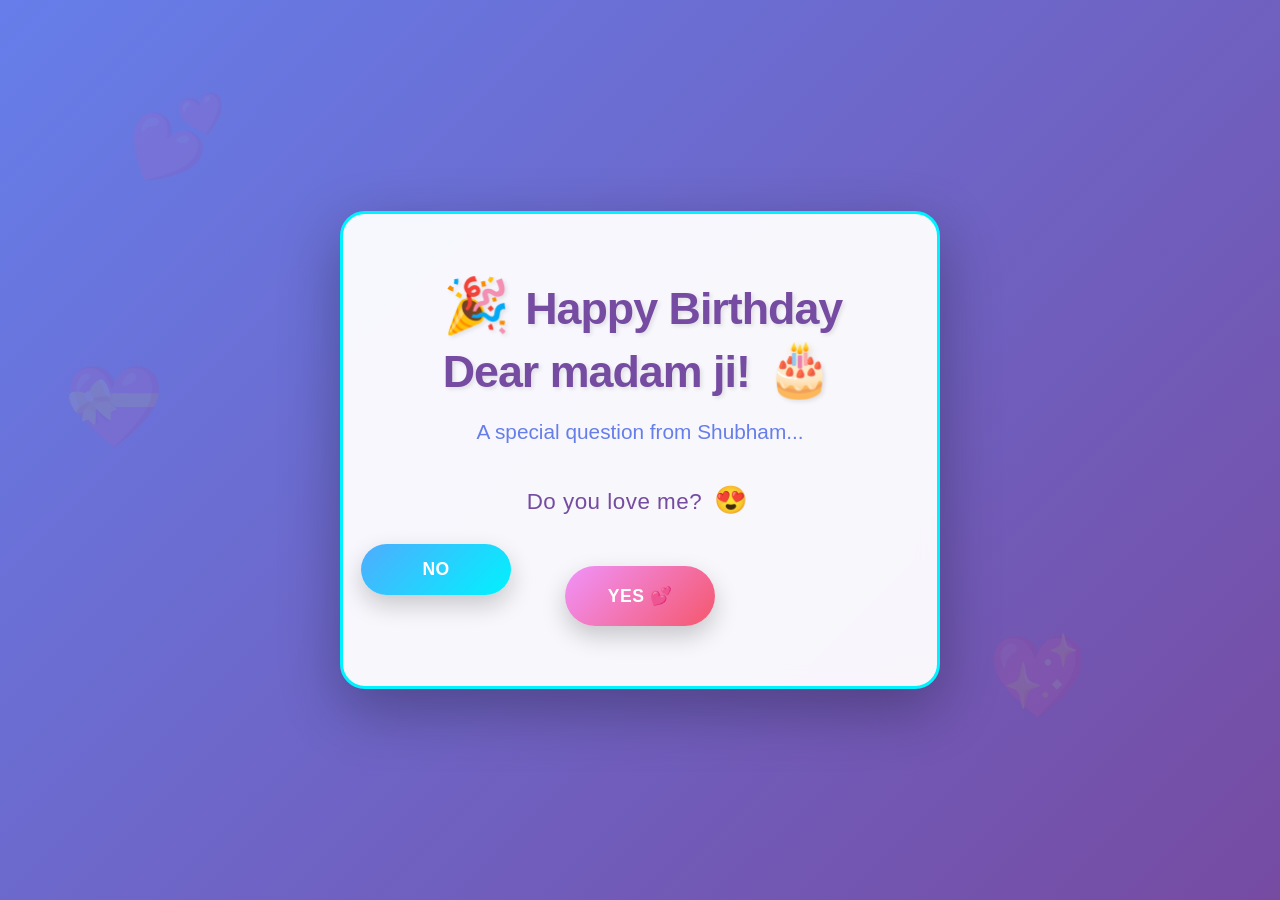
==== index.html @ 03637c41 "Update index.html" ====
<!DOCTYPE html>
<html lang="en">
<head>
    <meta charset="UTF-8">
    <meta name="viewport" content="width=device-width, initial-scale=1.0">
    <title>Special Birthday Wish 💝</title>
    <style>
        * {
            margin: 0;
            padding: 0;
            box-sizing: border-box;
        }

        body {
            font-family: 'Segoe UI', Tahoma, Geneva, Verdana, sans-serif;
            min-height: 100vh;
            display: flex;
            justify-content: center;
            align-items: center;
            background: linear-gradient(135deg, #667eea 0%, #764ba2 25%, #f093fb 50%, #4facfe 75%, #00f2fe 100%);
            background-size: 400% 400%;
            animation: gradientShift 8s ease infinite;
            position: relative;
            overflow: hidden;
        }

        @keyframes gradientShift {
            0% {
                background-position: 0% 50%;
            }
            50% {
                background-position: 100% 50%;
            }
            100% {
                background-position: 0% 50%;
            }
        }

        /* Animated background elements */
        .bg-decoration {
            position: fixed;
            pointer-events: none;
            opacity: 0.1;
            font-size: 80px;
        }

        .heart1 { top: 10%; left: 10%; animation: float 6s ease-in-out infinite; }
        .heart2 { top: 70%; right: 15%; animation: float 8s ease-in-out infinite; animation-delay: 1s; }
        .heart3 { top: 40%; left: 5%; animation: float 7s ease-in-out infinite; animation-delay: 2s; }

        @keyframes float {
            0%, 100% { transform: translateY(0px); }
            50% { transform: translateY(-20px); }
        }

        .container {
            background: rgba(255, 255, 255, 0.95);
            padding: 60px 50px;
            border-radius: 25px;
            box-shadow: 0 20px 60px rgba(0, 0, 0, 0.3);
            text-align: center;
            max-width: 600px;
            width: 90%;
            backdrop-filter: blur(10px);
            border: 3px solid #00f2fe;
            position: relative;
            z-index: 10;
            animation: popIn 0.6s cubic-bezier(0.68, -0.55, 0.265, 1.55);
        }

        @keyframes popIn {
            0% {
                opacity: 0;
                transform: scale(0.8) rotateY(-20deg);
            }
            100% {
                opacity: 1;
                transform: scale(1) rotateY(0);
            }
        }

        .container.success {
            border: 3px solid #f093fb;
            background: linear-gradient(135deg, rgba(255, 255, 255, 0.98), rgba(240, 147, 251, 0.1));
        }

        h1 {
            font-size: 2.8em;
            color: #764ba2;
            margin-bottom: 20px;
            font-weight: 700;
            letter-spacing: -1px;
            text-shadow: 2px 2px 4px rgba(0, 0, 0, 0.1);
        }

        .emoji {
            font-size: 1.2em;
            margin: 0 5px;
        }

        .subtitle {
            font-size: 1.3em;
            color: #667eea;
            margin-bottom: 40px;
            font-weight: 300;
        }

        .question-text {
            font-size: 1.4em;
            color: #764ba2;
            margin-bottom: 50px;
            font-weight: 500;
            letter-spacing: 0.5px;
        }

        .button-container {
            display: flex;
            gap: 20px;
            justify-content: center;
            flex-wrap: wrap;
            min-height: 60px;
            position: relative;
        }

        button {
            padding: 15px 40px;
            font-size: 1.1em;
            border: none;
            border-radius: 50px;
            cursor: pointer;
            font-weight: 600;
            letter-spacing: 0.5px;
            transition: all 0.3s ease;
            text-transform: uppercase;
            box-shadow: 0 10px 25px rgba(0, 0, 0, 0.2);
            position: relative;
            overflow: hidden;
        }

        .yes-btn {
            background: linear-gradient(135deg, #f093fb, #f5576c);
            color: white;
            min-width: 150px;
        }

        .yes-btn:hover {
            transform: translateY(-3px);
            box-shadow: 0 15px 35px rgba(245, 87, 108, 0.4);
        }

        .yes-btn:active {
            transform: translateY(-1px);
        }

        .no-btn {
            background: linear-gradient(135deg, #4facfe, #00f2fe);
            color: white;
            min-width: 150px;
            position: absolute;
            transition: all 0.2s ease;
        }

        .no-btn:hover {
            transform: translateY(-3px);
            box-shadow: 0 15px 35px rgba(79, 172, 254, 0.4);
        }

        /* Success message */
        .success-message {
            display: none;
            animation: bounceIn 0.6s cubic-bezier(0.68, -0.55, 0.265, 1.55);
        }

        .success-message.show {
            display: block;
        }

        @keyframes bounceIn {
            0% {
                opacity: 0;
                transform: scale(0.3);
            }
            50% {
                opacity: 1;
                transform: scale(1.05);
            }
            100% {
                opacity: 1;
                transform: scale(1);
            }
        }

        .success-text {
            font-size: 2.2em;
            color: #f5576c;
            font-weight: 700;
            margin: 30px 0;
            text-shadow: 2px 2px 4px rgba(0, 0, 0, 0.1);
        }

        .heart-rain {
            display: none;
            margin-top: 30px;
        }

        .heart-rain.show {
            display: block;
            animation: heartBeat 1s ease infinite;
        }

        @keyframes heartBeat {
            0%, 100% { transform: scale(1); }
            25% { transform: scale(1.2); }
            50% { transform: scale(1.3); }
            75% { transform: scale(1.2); }
        }

        .decorative-stars {
            font-size: 2em;
            margin: 20px 0;
        }

        .question-section {
            transition: all 0.3s ease;
        }

        .question-section.hide {
            display: none;
        }

        /* Falling hearts animation */
        .falling-heart {
            position: fixed;
            pointer-events: none;
            font-size: 2em;
            animation: fall 3s linear forwards;
            z-index: 5;
        }

        @keyframes fall {
            0% {
                opacity: 1;
                transform: translateY(0) translateX(0) rotate(0deg);
            }
            100% {
                opacity: 0;
                transform: translateY(100vh) translateX(100px) rotate(720deg);
            }
        }

        /* Responsive */
        @media (max-width: 600px) {
            .container {
                padding: 40px 25px;
                border-radius: 20px;
            }

            h1 {
                font-size: 2em;
            }

            .question-text {
                font-size: 1.1em;
            }

            button {
                padding: 12px 30px;
                font-size: 0.95em;
            }

            .success-text {
                font-size: 1.6em;
            }
        }

        .glow-effect {
            animation: glow 2s ease-in-out infinite;
        }

        @keyframes glow {
            0%, 100% {
                box-shadow: 0 10px 25px rgba(0, 0, 0, 0.2);
            }
            50% {
                box-shadow: 0 10px 40px rgba(245, 87, 108, 0.5);
            }
        }
    </style>
</head>
<body>
    <!-- Floating decorations -->
    <div class="bg-decoration heart1">💕</div>
    <div class="bg-decoration heart2">💖</div>
    <div class="bg-decoration heart3">💝</div>

    <!-- Main Container -->
    <div class="container glow-effect">
        <!-- Question Section -->
        <div class="question-section" id="questionSection">
            <h1>
                <span class="emoji">🎉</span>
                Happy Birthday Dear madam ji!
                <span class="emoji">🎂</span>
            </h1>
            <p class="subtitle">A special question from Shubham...</p>
            
            <p class="question-text">
                Do you love me? <span class="emoji">😍</span>
            </p>

            <div class="button-container">
                <button class="yes-btn" id="yesBtn">Yes 💕</button>
                <button class="no-btn" id="noBtn">No</button>
            </div>
        </div>

        <!-- Success Section -->
        <div class="success-message" id="successMessage">
            <div class="decorative-stars">✨✨✨</div>
            <p class="success-text">
                you click yes, means you love me. 💕
            </p>
            <p style="font-size: 1.15em; color: #764ba2; margin: 25px 0; line-height: 1.8;">
                <strong>Dear Sneha,</strong><br>
                Every moment with you is special. Your smile, your laugh, your presence 
                makes my life beautiful. On this special day of yours, I want you to know 
                how much you mean to me. you are looking so pretty from my eyes, having you
                my lifemakes everything feel so much more beautiful and special. your smile 
                brightens even my dull days, and your prensence brings a kind of peace I can't
                really put into words. and i am so lucky men, 
            </p>
            <p style="font-size: 1.1em; color: #f5576c; margin: 20px 0; font-weight: 600;">
                "SHUBHAM wishing you a happy birthday" 💕
            </p>
            <div class="heart-rain show">💕 💖 💝 💗 💓</div>
            <p style="font-size: 1.2em; color: #667eea; margin-top: 20px; font-weight: 500;">
                i hope you will be very happy,
                Bye dear madam Ji  🌹
            </p>
        </div>
    </div>

    <script>
        const yesBtn = document.getElementById('yesBtn');
        const noBtn = document.getElementById('noBtn');
        const questionSection = document.getElementById('questionSection');
        const successMessage = document.getElementById('successMessage');
        const container = document.querySelector('.container');

        // Yes button click
        yesBtn.addEventListener('click', function() {
            questionSection.classList.add('hide');
            successMessage.classList.add('show');
            container.classList.add('success');
            createHeartRain();
            playHeartAnimation();
        });

        // No button - dodge animation
        noBtn.addEventListener('mouseover', function() {
            dodgeButton();
        });

        noBtn.addEventListener('click', function(e) {
            e.preventDefault();
            dodgeButton();
        });

        // Touch support for mobile
        noBtn.addEventListener('touchstart', function() {
            dodgeButton();
        });

        function dodgeButton() {
            const randomX = (Math.random() - 0.5) * 400;
            const randomY = (Math.random() - 0.5) * 300;
            
            noBtn.style.transform = `translate(${randomX}px, ${randomY}px)`;
        }

        // Heart rain effect
        function createHeartRain() {
            const hearts = ['💕', '💖', '💝', '💗', '💓'];
            
            for (let i = 0; i < 30; i++) {
                setTimeout(() => {
                    const heart = document.createElement('div');
                    heart.classList.add('falling-heart');
                    heart.textContent = hearts[Math.floor(Math.random() * hearts.length)];
                    heart.style.left = Math.random() * window.innerWidth + 'px';
                    heart.style.top = '-50px';
                    document.body.appendChild(heart);
                    
                    setTimeout(() => heart.remove(), 3000);
                }, i * 100);
            }
        }

        function playHeartAnimation() {
            // Extra visual feedback
            for (let i = 0; i < 5; i++) {
                setTimeout(() => {
                    createHeartRain();
                }, i * 500);
            }
        }

        // Set initial random position for no button
        window.addEventListener('load', () => {
            const container = document.querySelector('.button-container');
            const randomX = (Math.random() - 0.5) * 100;
            const randomY = (Math.random() - 0.5) * 50;
            noBtn.style.left = randomX + 'px';
            noBtn.style.top = randomY + 'px';
        });
    </script>
</body>
</html>
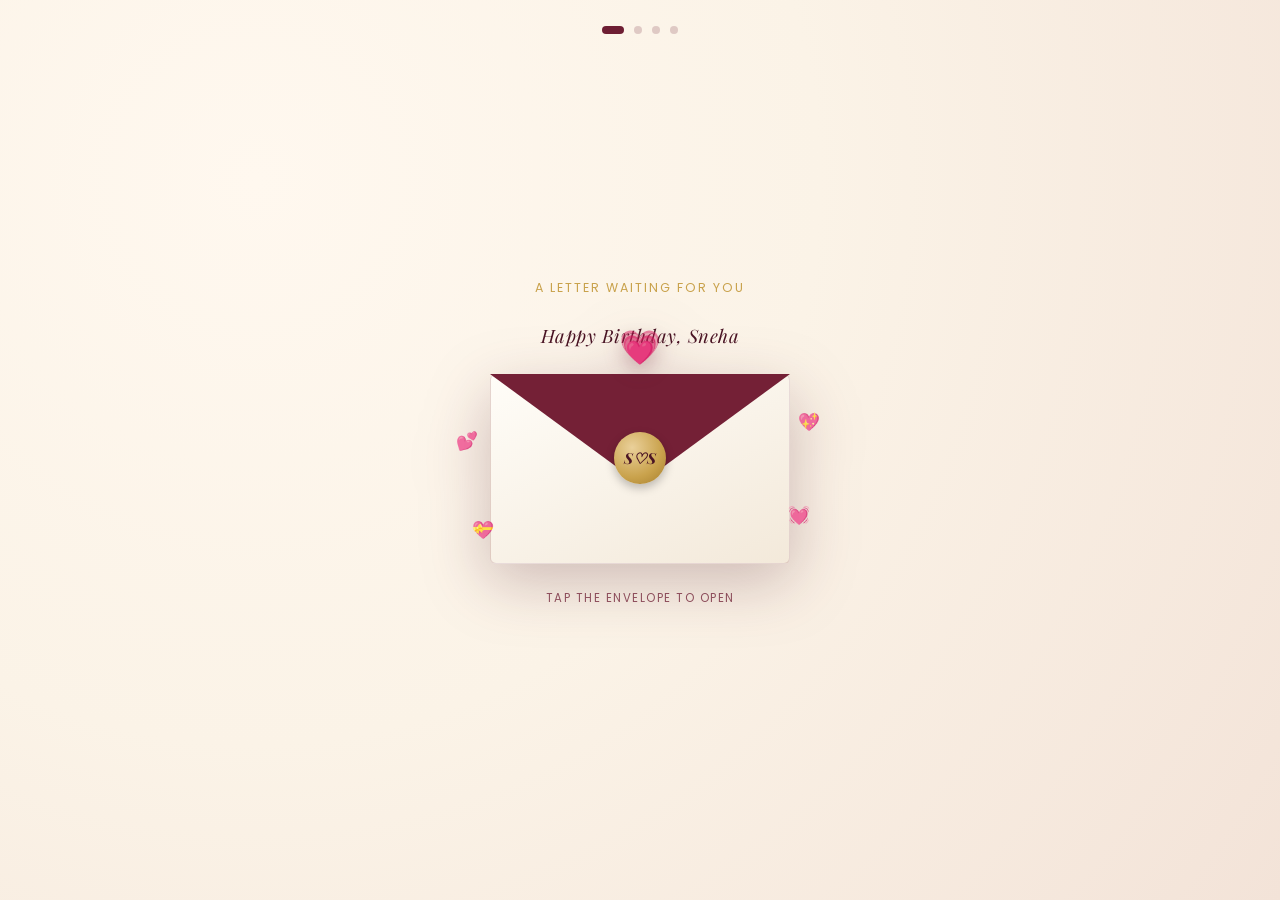
==== commit 62ab4d66: "Rename birthday. index.html to index.html" ====
--- a/index.html
+++ b/index.html
@@ -1,418 +1,664 @@
 <!DOCTYPE html>
 <html lang="en">
 <head>
-    <meta charset="UTF-8">
-    <meta name="viewport" content="width=device-width, initial-scale=1.0">
-    <title>Special Birthday Wish 💝</title>
-    <style>
-        * {
-            margin: 0;
-            padding: 0;
-            box-sizing: border-box;
-        }
-
-        body {
-            font-family: 'Segoe UI', Tahoma, Geneva, Verdana, sans-serif;
-            min-height: 100vh;
-            display: flex;
-            justify-content: center;
-            align-items: center;
-            background: linear-gradient(135deg, #667eea 0%, #764ba2 25%, #f093fb 50%, #4facfe 75%, #00f2fe 100%);
-            background-size: 400% 400%;
-            animation: gradientShift 8s ease infinite;
-            position: relative;
-            overflow: hidden;
-        }
-
-        @keyframes gradientShift {
-            0% {
-                background-position: 0% 50%;
-            }
-            50% {
-                background-position: 100% 50%;
-            }
-            100% {
-                background-position: 0% 50%;
-            }
-        }
-
-        /* Animated background elements */
-        .bg-decoration {
-            position: fixed;
-            pointer-events: none;
-            opacity: 0.1;
-            font-size: 80px;
-        }
-
-        .heart1 { top: 10%; left: 10%; animation: float 6s ease-in-out infinite; }
-        .heart2 { top: 70%; right: 15%; animation: float 8s ease-in-out infinite; animation-delay: 1s; }
-        .heart3 { top: 40%; left: 5%; animation: float 7s ease-in-out infinite; animation-delay: 2s; }
-
-        @keyframes float {
-            0%, 100% { transform: translateY(0px); }
-            50% { transform: translateY(-20px); }
-        }
-
-        .container {
-            background: rgba(255, 255, 255, 0.95);
-            padding: 60px 50px;
-            border-radius: 25px;
-            box-shadow: 0 20px 60px rgba(0, 0, 0, 0.3);
-            text-align: center;
-            max-width: 600px;
-            width: 90%;
-            backdrop-filter: blur(10px);
-            border: 3px solid #00f2fe;
-            position: relative;
-            z-index: 10;
-            animation: popIn 0.6s cubic-bezier(0.68, -0.55, 0.265, 1.55);
-        }
-
-        @keyframes popIn {
-            0% {
-                opacity: 0;
-                transform: scale(0.8) rotateY(-20deg);
-            }
-            100% {
-                opacity: 1;
-                transform: scale(1) rotateY(0);
-            }
-        }
-
-        .container.success {
-            border: 3px solid #f093fb;
-            background: linear-gradient(135deg, rgba(255, 255, 255, 0.98), rgba(240, 147, 251, 0.1));
-        }
-
-        h1 {
-            font-size: 2.8em;
-            color: #764ba2;
-            margin-bottom: 20px;
-            font-weight: 700;
-            letter-spacing: -1px;
-            text-shadow: 2px 2px 4px rgba(0, 0, 0, 0.1);
-        }
-
-        .emoji {
-            font-size: 1.2em;
-            margin: 0 5px;
-        }
-
-        .subtitle {
-            font-size: 1.3em;
-            color: #667eea;
-            margin-bottom: 40px;
-            font-weight: 300;
-        }
-
-        .question-text {
-            font-size: 1.4em;
-            color: #764ba2;
-            margin-bottom: 50px;
-            font-weight: 500;
-            letter-spacing: 0.5px;
-        }
-
-        .button-container {
-            display: flex;
-            gap: 20px;
-            justify-content: center;
-            flex-wrap: wrap;
-            min-height: 60px;
-            position: relative;
-        }
-
-        button {
-            padding: 15px 40px;
-            font-size: 1.1em;
-            border: none;
-            border-radius: 50px;
-            cursor: pointer;
-            font-weight: 600;
-            letter-spacing: 0.5px;
-            transition: all 0.3s ease;
-            text-transform: uppercase;
-            box-shadow: 0 10px 25px rgba(0, 0, 0, 0.2);
-            position: relative;
-            overflow: hidden;
-        }
-
-        .yes-btn {
-            background: linear-gradient(135deg, #f093fb, #f5576c);
-            color: white;
-            min-width: 150px;
-        }
-
-        .yes-btn:hover {
-            transform: translateY(-3px);
-            box-shadow: 0 15px 35px rgba(245, 87, 108, 0.4);
-        }
-
-        .yes-btn:active {
-            transform: translateY(-1px);
-        }
-
-        .no-btn {
-            background: linear-gradient(135deg, #4facfe, #00f2fe);
-            color: white;
-            min-width: 150px;
-            position: absolute;
-            transition: all 0.2s ease;
-        }
-
-        .no-btn:hover {
-            transform: translateY(-3px);
-            box-shadow: 0 15px 35px rgba(79, 172, 254, 0.4);
-        }
-
-        /* Success message */
-        .success-message {
-            display: none;
-            animation: bounceIn 0.6s cubic-bezier(0.68, -0.55, 0.265, 1.55);
-        }
-
-        .success-message.show {
-            display: block;
-        }
-
-        @keyframes bounceIn {
-            0% {
-                opacity: 0;
-                transform: scale(0.3);
-            }
-            50% {
-                opacity: 1;
-                transform: scale(1.05);
-            }
-            100% {
-                opacity: 1;
-                transform: scale(1);
-            }
-        }
-
-        .success-text {
-            font-size: 2.2em;
-            color: #f5576c;
-            font-weight: 700;
-            margin: 30px 0;
-            text-shadow: 2px 2px 4px rgba(0, 0, 0, 0.1);
-        }
-
-        .heart-rain {
-            display: none;
-            margin-top: 30px;
-        }
-
-        .heart-rain.show {
-            display: block;
-            animation: heartBeat 1s ease infinite;
-        }
-
-        @keyframes heartBeat {
-            0%, 100% { transform: scale(1); }
-            25% { transform: scale(1.2); }
-            50% { transform: scale(1.3); }
-            75% { transform: scale(1.2); }
-        }
-
-        .decorative-stars {
-            font-size: 2em;
-            margin: 20px 0;
-        }
-
-        .question-section {
-            transition: all 0.3s ease;
-        }
-
-        .question-section.hide {
-            display: none;
-        }
-
-        /* Falling hearts animation */
-        .falling-heart {
-            position: fixed;
-            pointer-events: none;
-            font-size: 2em;
-            animation: fall 3s linear forwards;
-            z-index: 5;
-        }
-
-        @keyframes fall {
-            0% {
-                opacity: 1;
-                transform: translateY(0) translateX(0) rotate(0deg);
-            }
-            100% {
-                opacity: 0;
-                transform: translateY(100vh) translateX(100px) rotate(720deg);
-            }
-        }
-
-        /* Responsive */
-        @media (max-width: 600px) {
-            .container {
-                padding: 40px 25px;
-                border-radius: 20px;
-            }
-
-            h1 {
-                font-size: 2em;
-            }
-
-            .question-text {
-                font-size: 1.1em;
-            }
-
-            button {
-                padding: 12px 30px;
-                font-size: 0.95em;
-            }
-
-            .success-text {
-                font-size: 1.6em;
-            }
-        }
-
-        .glow-effect {
-            animation: glow 2s ease-in-out infinite;
-        }
-
-        @keyframes glow {
-            0%, 100% {
-                box-shadow: 0 10px 25px rgba(0, 0, 0, 0.2);
-            }
-            50% {
-                box-shadow: 0 10px 40px rgba(245, 87, 108, 0.5);
-            }
-        }
-    </style>
+<meta charset="UTF-8">
+<meta name="viewport" content="width=device-width, initial-scale=1.0">
+<title>A Letter For Sneha 💌</title>
+<link rel="preconnect" href="https://fonts.googleapis.com">
+<link href="https://fonts.googleapis.com/css2?family=Playfair+Display:ital,wght@0,500;0,700;1,600&family=Cormorant+Garamond:ital,wght@0,500;0,600;1,500&family=Poppins:wght@400;500;600&display=swap" rel="stylesheet">
+<style>
+  :root{
+    --cream:#FBF3E7;
+    --paper:#FFFDF8;
+    --wine:#6E1E33;
+    --wine-deep:#4A1424;
+    --gold:#C9A24C;
+    --gold-light:#EAD09A;
+    --blush:#E8A9B8;
+    --ink:#3B2321;
+    --font-display:'Playfair Display',serif;
+    --font-body:'Cormorant Garamond',serif;
+    --font-ui:'Poppins',sans-serif;
+  }
+
+  *{margin:0;padding:0;box-sizing:border-box;}
+
+  body{
+    min-height:100vh;
+    display:flex;
+    justify-content:center;
+    align-items:center;
+    font-family:var(--font-body);
+    background:radial-gradient(circle at 20% 20%, #fff8ef 0%, var(--cream) 45%, #f3e3d8 100%);
+    overflow:hidden;
+    position:relative;
+    color:var(--ink);
+  }
+
+  /* ambient floating petals */
+  .petal{
+    position:fixed;
+    top:-40px;
+    font-size:22px;
+    opacity:.35;
+    color:var(--blush);
+    animation:drift linear infinite;
+    pointer-events:none;
+    z-index:0;
+    user-select:none;
+  }
+  @keyframes drift{
+    0%{transform:translateY(-40px) translateX(0) rotate(0deg);}
+    100%{transform:translateY(110vh) translateX(40px) rotate(300deg);}
+  }
+
+  /* wagging heart mascot above the envelope */
+  .wag-heart{
+    position:absolute;
+    top:-46px;
+    left:50%;
+    transform:translateX(-50%);
+    font-size:2.1em;
+    filter:drop-shadow(0 6px 10px rgba(110,30,51,.35));
+    animation:wagHeart 1.6s ease-in-out infinite;
+    z-index:8;
+    pointer-events:none;
+  }
+  @keyframes wagHeart{
+    0%,100%{transform:translateX(-50%) rotate(-14deg) scale(1);}
+    25%{transform:translateX(-50%) rotate(10deg) scale(1.08);}
+    50%{transform:translateX(-50%) rotate(-8deg) scale(1);}
+    75%{transform:translateX(-50%) rotate(12deg) scale(1.05);}
+  }
+
+  /* small orbiting sparkle hearts around the envelope */
+  .mini-heart{
+    position:absolute;
+    font-size:1.1em;
+    opacity:.85;
+    animation:orbitHeart 3.2s ease-in-out infinite;
+    pointer-events:none;
+    z-index:7;
+  }
+  .mini-heart.h1{ left:-34px; top:30%; animation-delay:0s; }
+  .mini-heart.h2{ right:-30px; top:20%; animation-delay:.7s; }
+  .mini-heart.h3{ left:-18px; bottom:12%; animation-delay:1.4s; }
+  .mini-heart.h4{ right:-20px; bottom:20%; animation-delay:2.1s; }
+  @keyframes orbitHeart{
+    0%,100%{transform:translateY(0) scale(.85);opacity:.55;}
+    50%{transform:translateY(-14px) scale(1.1);opacity:1;}
+  }
+
+  .envelope.open .wag-heart,
+  .envelope.open .mini-heart{
+    animation:none;
+    opacity:0;
+    transition:opacity .4s ease;
+  }
+
+  /* progress dots */
+  .progress{
+    position:fixed;
+    top:26px;
+    left:50%;
+    transform:translateX(-50%);
+    display:flex;
+    gap:10px;
+    z-index:20;
+  }
+  .progress span{
+    width:8px;height:8px;border-radius:50%;
+    background:rgba(110,30,51,.2);
+    transition:all .4s ease;
+  }
+  .progress span.active{
+    background:var(--wine);
+    width:22px;
+    border-radius:6px;
+  }
+  .progress span.done{
+    background:var(--gold);
+  }
+
+  #stage{
+    position:relative;
+    width:92%;
+    max-width:620px;
+    min-height:520px;
+    display:flex;
+    align-items:center;
+    justify-content:center;
+    z-index:10;
+  }
+
+  /* ---------- ENVELOPE ---------- */
+  #envelope-wrap{
+    display:flex;
+    flex-direction:column;
+    align-items:center;
+    gap:26px;
+    cursor:pointer;
+    animation:settleIn .8s cubic-bezier(.2,.8,.2,1);
+  }
+  @keyframes settleIn{
+    0%{opacity:0;transform:translateY(30px) scale(.92);}
+    100%{opacity:1;transform:translateY(0) scale(1);}
+  }
+  #envelope-wrap.hidden{display:none;}
+
+  .env-title{
+    font-family:var(--font-display);
+    font-style:italic;
+    font-size:1.15em;
+    color:var(--wine-deep);
+    text-align:center;
+    letter-spacing:.5px;
+  }
+  .env-sub{
+    font-family:var(--font-ui);
+    font-size:.78em;
+    letter-spacing:2px;
+    text-transform:uppercase;
+    color:var(--gold);
+    text-align:center;
+    margin-top:-14px;
+  }
+
+  .envelope{
+    width:300px;
+    height:190px;
+    position:relative;
+    perspective:1200px;
+    filter:drop-shadow(0 18px 30px rgba(74,20,36,.25));
+  }
+  .env-body{
+    position:absolute;
+    inset:0;
+    background:linear-gradient(155deg,var(--paper),#f3e9da);
+    border:1px solid rgba(110,30,51,.15);
+    border-radius:6px;
+    overflow:hidden;
+  }
+  .env-body::before,
+  .env-body::after{
+    content:"";
+    position:absolute;
+    top:0;
+    width:0;height:0;
+    border-top:95px solid #efe1cc;
+  }
+  .env-body::before{
+    left:0;
+    border-left:150px solid transparent;
+    border-right:0;
+  }
+  .env-body::after{
+    right:0;
+    border-right:150px solid transparent;
+    border-left:0;
+  }
+  .env-flap{
+    position:absolute;
+    top:0;left:0;right:0;
+    height:0;
+    border-left:150px solid transparent;
+    border-right:150px solid transparent;
+    border-top:110px solid var(--wine);
+    transform-origin:top center;
+    transition:transform .9s cubic-bezier(.6,-.28,.4,1.3);
+    z-index:5;
+    filter:brightness(1.05);
+  }
+  .envelope.open .env-flap{
+    transform:rotateX(180deg);
+  }
+  .seal{
+    position:absolute;
+    top:58px;left:50%;
+    transform:translate(-50%,0);
+    width:52px;height:52px;
+    border-radius:50%;
+    background:radial-gradient(circle at 35% 30%, var(--gold-light), var(--gold) 60%, #a67e2d 100%);
+    display:flex;align-items:center;justify-content:center;
+    font-family:var(--font-display);
+    font-style:italic;
+    font-weight:700;
+    font-size:.95em;
+    color:var(--wine-deep);
+    box-shadow:0 4px 10px rgba(0,0,0,.25);
+    z-index:6;
+    transition:all .5s ease .1s;
+  }
+  .envelope.open .seal{
+    opacity:0;
+    transform:translate(-50%,-6px) scale(.5) rotate(25deg);
+  }
+  .env-hint{
+    font-family:var(--font-ui);
+    font-size:.72em;
+    letter-spacing:1.5px;
+    text-transform:uppercase;
+    color:var(--wine);
+    opacity:.75;
+    animation:pulseHint 2.4s ease-in-out infinite;
+  }
+  @keyframes pulseHint{
+    0%,100%{opacity:.55;}
+    50%{opacity:1;}
+  }
+
+  /* ---------- LAYER CARD ---------- */
+  .layer{
+    display:none;
+    width:100%;
+  }
+  .layer.active{
+    display:block;
+  }
+  .card{
+    background:var(--paper);
+    border:1px solid rgba(110,30,51,.14);
+    border-radius:18px;
+    padding:52px 42px;
+    text-align:center;
+    box-shadow:0 25px 60px rgba(74,20,36,.18);
+    position:relative;
+  }
+  .flourish{
+    width:120px;
+    margin:0 auto 18px;
+    display:block;
+    opacity:.8;
+  }
+  .flourish path{
+    stroke:var(--gold);
+    stroke-width:1.4;
+    fill:none;
+    stroke-dasharray:220;
+    stroke-dashoffset:220;
+    animation:drawLine 1.1s ease forwards .15s;
+  }
+  @keyframes drawLine{ to{stroke-dashoffset:0;} }
+
+  .layer-mark{
+    font-family:var(--font-ui);
+    font-size:.72em;
+    letter-spacing:2.5px;
+    text-transform:uppercase;
+    color:var(--gold);
+    margin-bottom:6px;
+  }
+  h1.letter-title{
+    font-family:var(--font-display);
+    font-weight:700;
+    color:var(--wine-deep);
+    font-size:1.9em;
+    margin-bottom:22px;
+    letter-spacing:-.3px;
+  }
+
+  .lines p{
+    font-size:1.18em;
+    line-height:1.75;
+    color:var(--ink);
+    opacity:0;
+    transform:translateY(14px);
+    animation:lineIn .6s ease forwards;
+    margin-bottom:10px;
+  }
+  .lines p:last-child{margin-bottom:0;}
+
+  @keyframes lineIn{
+    to{opacity:1;transform:translateY(0);}
+  }
+
+  .signoff{
+    font-family:var(--font-display);
+    font-style:italic;
+    color:var(--wine);
+    font-size:1.15em;
+    margin-top:22px;
+  }
+
+  /* buttons */
+  .btn{
+    font-family:var(--font-ui);
+    font-weight:600;
+    font-size:.85em;
+    letter-spacing:1px;
+    text-transform:uppercase;
+    padding:14px 36px;
+    border:none;
+    border-radius:40px;
+    cursor:pointer;
+    color:#fff;
+    background:linear-gradient(135deg,var(--wine),var(--wine-deep));
+    box-shadow:0 12px 24px rgba(110,30,51,.3);
+    transition:transform .25s ease, box-shadow .25s ease;
+  }
+  .btn:hover{
+    transform:translateY(-3px);
+    box-shadow:0 16px 30px rgba(110,30,51,.4);
+  }
+  .btn.gold{
+    background:linear-gradient(135deg,var(--gold-light),var(--gold));
+    color:var(--wine-deep);
+  }
+  .btn-row{
+    margin-top:32px;
+    display:flex;
+    justify-content:center;
+    gap:16px;
+    position:relative;
+    min-height:52px;
+  }
+
+  /* question layer specifics */
+  .question-part .btn-row{position:relative;}
+  .no-btn{
+    background:linear-gradient(135deg,#cfc2b0,#b9a888);
+    color:var(--wine-deep);
+    position:absolute;
+    transition:transform .18s ease;
+  }
+  .success-part{display:none;}
+  .success-part.show{display:block;animation:bounceIn .6s cubic-bezier(.68,-.55,.265,1.55);}
+  @keyframes bounceIn{
+    0%{opacity:0;transform:scale(.4);}
+    60%{opacity:1;transform:scale(1.06);}
+    100%{opacity:1;transform:scale(1);}
+  }
+  .success-text{
+    font-family:var(--font-display);
+    font-weight:700;
+    font-size:1.5em;
+    color:var(--wine);
+    margin-bottom:6px;
+  }
+
+  .falling-heart{
+    position:fixed;
+    pointer-events:none;
+    font-size:1.8em;
+    animation:fall 3s linear forwards;
+    z-index:30;
+  }
+  @keyframes fall{
+    0%{opacity:1;transform:translateY(0) translateX(0) rotate(0deg);}
+    100%{opacity:0;transform:translateY(100vh) translateX(90px) rotate(600deg);}
+  }
+
+  .continue-wrap{display:none;margin-top:26px;}
+  .continue-wrap.show{display:block;animation:lineIn .6s ease forwards;}
+
+  .final-actions{margin-top:36px;}
+  .replay-link{
+    font-family:var(--font-ui);
+    font-weight:600;
+    font-size:.85em;
+    letter-spacing:1.2px;
+    text-transform:uppercase;
+    color:var(--wine-deep);
+    cursor:pointer;
+    background:linear-gradient(135deg,var(--gold-light),var(--gold));
+    border:none;
+    padding:15px 38px;
+    border-radius:44px;
+    display:inline-flex;
+    align-items:center;
+    gap:8px;
+    box-shadow:0 10px 22px rgba(201,162,76,.4);
+    animation:replayGlow 2.4s ease-in-out infinite;
+    transition:transform .25s ease;
+  }
+  .replay-link .rh{
+    display:inline-block;
+    animation:wagHeart 1.6s ease-in-out infinite;
+    font-size:1.05em;
+  }
+  .replay-link:hover{
+    transform:translateY(-3px) scale(1.03);
+  }
+  @keyframes replayGlow{
+    0%,100%{box-shadow:0 10px 22px rgba(201,162,76,.4);}
+    50%{box-shadow:0 14px 32px rgba(201,162,76,.7);}
+  }
+
+  @media (max-width:600px){
+    .card{padding:38px 22px;}
+    h1.letter-title{font-size:1.5em;}
+    .lines p{font-size:1.02em;}
+    .envelope{width:240px;height:150px;}
+    .env-body::before,.env-body::after{border-top:75px solid #efe1cc;}
+    .env-body::before{border-left:120px solid transparent;}
+    .env-body::after{border-right:120px solid transparent;}
+    .env-flap{border-left:120px solid transparent;border-right:120px solid transparent;border-top:88px solid var(--wine);}
+    .seal{top:46px;width:44px;height:44px;font-size:.85em;}
+  }
+
+  @media (prefers-reduced-motion: reduce){
+    *{animation-duration:.01ms !important;transition-duration:.01ms !important;}
+  }
+</style>
 </head>
 <body>
-    <!-- Floating decorations -->
-    <div class="bg-decoration heart1">💕</div>
-    <div class="bg-decoration heart2">💖</div>
-    <div class="bg-decoration heart3">💝</div>
-
-    <!-- Main Container -->
-    <div class="container glow-effect">
-        <!-- Question Section -->
-        <div class="question-section" id="questionSection">
-            <h1>
-                <span class="emoji">🎉</span>
-                Happy Birthday Dear madam ji!
-                <span class="emoji">🎂</span>
-            </h1>
-            <p class="subtitle">A special question from Shubham...</p>
-            
-            <p class="question-text">
-                Do you love me? <span class="emoji">😍</span>
-            </p>
-
-            <div class="button-container">
-                <button class="yes-btn" id="yesBtn">Yes 💕</button>
-                <button class="no-btn" id="noBtn">No</button>
-            </div>
+
+<div class="progress" id="progress">
+  <span class="dot active" data-i="1"></span>
+  <span class="dot" data-i="2"></span>
+  <span class="dot" data-i="3"></span>
+  <span class="dot" data-i="4"></span>
+</div>
+
+<div id="stage">
+
+  <!-- ENVELOPE GATE -->
+  <div id="envelope-wrap">
+    <p class="env-sub">A Letter Waiting For You</p>
+    <p class="env-title">Happy Birthday, Sneha</p>
+    <div class="envelope" id="envelope">
+      <div class="wag-heart">💗</div>
+      <span class="mini-heart h1">💕</span>
+      <span class="mini-heart h2">💖</span>
+      <span class="mini-heart h3">💝</span>
+      <span class="mini-heart h4">💓</span>
+      <div class="env-flap"></div>
+      <div class="seal">S♡S</div>
+      <div class="env-body"></div>
+    </div>
+    <p class="env-hint">Tap the envelope to open</p>
+  </div>
+
+  <!-- LAYER 1 : WELCOME -->
+  <div class="layer" data-layer="1">
+    <div class="card">
+      <svg class="flourish" viewBox="0 0 120 24"><path d="M2 12 C 30 2, 40 22, 60 12 S 90 2, 118 12"/></svg>
+      <p class="layer-mark">Page One</p>
+      <h1 class="letter-title">You're Most Welcome, Sneha</h1>
+      <div class="lines" id="lines-1">
+        <p style="animation-delay:.1s">Welcome to this little letter, made only for you.</p>
+        <p style="animation-delay:.3s">Consider it a small window into everything I've been wanting to say.</p>
+        <p style="animation-delay:.5s">Every page ahead holds a different piece of it — some playful, some straight from the heart.</p>
+        <p style="animation-delay:.7s">Take your time here, there's no rush; this whole letter was written slowly, just for you.</p>
+        <p style="animation-delay:.9s">A little bit of you lives in every line that's coming next.</p>
+        <p style="animation-delay:1.1s">So settle in, and let the first page begin.</p>
+        <p style="animation-delay:1.3s">This is only the beginning of what's written for you today.</p>
+        <p style="animation-delay:1.5s">Turn the page whenever you're ready. 💌</p>
+      </div>
+      <div class="btn-row">
+        <button class="btn" onclick="goTo(2)">Turn The Page</button>
+      </div>
+    </div>
+  </div>
+
+  <!-- LAYER 2 : QUESTION -->
+  <div class="layer" data-layer="2">
+    <div class="card">
+      <svg class="flourish" viewBox="0 0 120 24"><path d="M2 12 C 30 2, 40 22, 60 12 S 90 2, 118 12"/></svg>
+      <p class="layer-mark">Page Two</p>
+      <h1 class="letter-title">One Question, Sneha...</h1>
+
+      <div class="question-part" id="question-part">
+        <p style="font-size:1.3em;line-height:1.7;">Do you love me? 😍</p>
+        <div class="btn-row">
+          <button class="btn" id="yesBtn">Yes 💕</button>
+          <button class="btn no-btn" id="noBtn">No</button>
         </div>
-
-        <!-- Success Section -->
-        <div class="success-message" id="successMessage">
-            <div class="decorative-stars">✨✨✨</div>
-            <p class="success-text">
-                you click yes, means you love me. 💕
-            </p>
-            <p style="font-size: 1.15em; color: #764ba2; margin: 25px 0; line-height: 1.8;">
-                <strong>Dear Sneha,</strong><br>
-                Every moment with you is special. Your smile, your laugh, your presence 
-                makes my life beautiful. On this special day of yours, I want you to know 
-                how much you mean to me. you are looking so pretty from my eyes, having you
-                my lifemakes everything feel so much more beautiful and special. your smile 
-                brightens even my dull days, and your prensence brings a kind of peace I can't
-                really put into words. and i am so lucky men, 
-            </p>
-            <p style="font-size: 1.1em; color: #f5576c; margin: 20px 0; font-weight: 600;">
-                "SHUBHAM wishing you a happy birthday" 💕
-            </p>
-            <div class="heart-rain show">💕 💖 💝 💗 💓</div>
-            <p style="font-size: 1.2em; color: #667eea; margin-top: 20px; font-weight: 500;">
-                i hope you will be very happy,
-                Bye dear madam Ji  🌹
-            </p>
+      </div>
+
+      <div class="success-part" id="success-part">
+        <p class="success-text">Yes! You Mean Everything To Me 💕</p>
+        <div class="continue-wrap show">
+          <button class="btn" onclick="goTo(3)">Keep Reading</button>
         </div>
+      </div>
     </div>
-
-    <script>
-        const yesBtn = document.getElementById('yesBtn');
-        const noBtn = document.getElementById('noBtn');
-        const questionSection = document.getElementById('questionSection');
-        const successMessage = document.getElementById('successMessage');
-        const container = document.querySelector('.container');
-
-        // Yes button click
-        yesBtn.addEventListener('click', function() {
-            questionSection.classList.add('hide');
-            successMessage.classList.add('show');
-            container.classList.add('success');
-            createHeartRain();
-            playHeartAnimation();
-        });
-
-        // No button - dodge animation
-        noBtn.addEventListener('mouseover', function() {
-            dodgeButton();
-        });
-
-        noBtn.addEventListener('click', function(e) {
-            e.preventDefault();
-            dodgeButton();
-        });
-
-        // Touch support for mobile
-        noBtn.addEventListener('touchstart', function() {
-            dodgeButton();
-        });
-
-        function dodgeButton() {
-            const randomX = (Math.random() - 0.5) * 400;
-            const randomY = (Math.random() - 0.5) * 300;
-            
-            noBtn.style.transform = `translate(${randomX}px, ${randomY}px)`;
-        }
-
-        // Heart rain effect
-        function createHeartRain() {
-            const hearts = ['💕', '💖', '💝', '💗', '💓'];
-            
-            for (let i = 0; i < 30; i++) {
-                setTimeout(() => {
-                    const heart = document.createElement('div');
-                    heart.classList.add('falling-heart');
-                    heart.textContent = hearts[Math.floor(Math.random() * hearts.length)];
-                    heart.style.left = Math.random() * window.innerWidth + 'px';
-                    heart.style.top = '-50px';
-                    document.body.appendChild(heart);
-                    
-                    setTimeout(() => heart.remove(), 3000);
-                }, i * 100);
-            }
-        }
-
-        function playHeartAnimation() {
-            // Extra visual feedback
-            for (let i = 0; i < 5; i++) {
-                setTimeout(() => {
-                    createHeartRain();
-                }, i * 500);
-            }
-        }
-
-        // Set initial random position for no button
-        window.addEventListener('load', () => {
-            const container = document.querySelector('.button-container');
-            const randomX = (Math.random() - 0.5) * 100;
-            const randomY = (Math.random() - 0.5) * 50;
-            noBtn.style.left = randomX + 'px';
-            noBtn.style.top = randomY + 'px';
-        });
-    </script>
+  </div>
+
+  <!-- LAYER 3 : THE MESSAGE -->
+  <div class="layer" data-layer="3">
+    <div class="card">
+      <svg class="flourish" viewBox="0 0 120 24"><path d="M2 12 C 30 2, 40 22, 60 12 S 90 2, 118 12"/></svg>
+      <p class="layer-mark">Page Three</p>
+      <h1 class="letter-title">Dear Sneha,</h1>
+      <div class="lines" id="lines-3">
+        <p style="animation-delay:.1s">Every moment with you is special. Your smile, your laugh, your presence
+        makes my life beautiful. On this special day of yours, I want you to know
+        Every moment with you is special. Your smile, your laugh, your presence
+        makes my life beautiful. On this special day of yours, I want you to know
+        how much you mean to me. you are looking so pretty from my eyes, having you
+        my lifemakes everything feel so much more beautiful and special. your smile
+        brightens even my dull days, and your prensence brings a kind of peace I can't
+        really put into words. and i am so lucky men,</p>
+      </div>
+      <p class="signoff">"Forever yours, Shubham" 💕</p>
+      <div class="btn-row">
+        <button class="btn" onclick="goTo(4)">One Last Page</button>
+      </div>
+    </div>
+  </div>
+
+  <!-- LAYER 4 : THANK YOU -->
+  <div class="layer" data-layer="4">
+    <div class="card">
+      <svg class="flourish" viewBox="0 0 120 24"><path d="M2 12 C 30 2, 40 22, 60 12 S 90 2, 118 12"/></svg>
+      <p class="layer-mark">Page Four</p>
+      <h1 class="letter-title">Thank You, Sneha</h1>
+      <div class="lines" id="lines-4">
+        <p style="animation-delay:.1s">Thank you for staying with this letter till the very last page.</p>
+        <p style="animation-delay:.3s">Not everyone has the patience to read through four pages just to find a few honest words — you did, and that means more than you know.</p>
+        <p style="animation-delay:.5s">So here is my thank you, wrapped in everything this letter couldn't say plainly.</p>
+        <p style="animation-delay:.7s">Thank you for reading every line, even the clumsy ones.</p>
+        <p style="animation-delay:.9s">Thank you for letting me feel brave enough to write this in the first place.</p>
+        <p style="animation-delay:1.1s">Thank you for simply being you, today and every day.</p>
+        <p style="animation-delay:1.3s">Please accept this message exactly the way it was written — honestly, and only for you.</p>
+        <p style="animation-delay:1.5s">Here's to another year of your laughter making ordinary days feel less ordinary.</p>
+        <p style="animation-delay:1.7s">Happy Birthday, Sneha. This is me, wishing you the whole world, one page at a time. 💛</p>
+      </div>
+      <div class="final-actions">
+        <button class="replay-link" onclick="restart()"><span class="rh">💌</span> Read The Letter Once More</button>
+      </div>
+    </div>
+  </div>
+
+</div>
+
+<script>
+  /* ambient petals */
+  const petalIcons = ['🌸','💕','✨'];
+  for(let i=0;i<14;i++){
+    const p = document.createElement('div');
+    p.className='petal';
+    p.textContent = petalIcons[Math.floor(Math.random()*petalIcons.length)];
+    p.style.left = Math.random()*100+'vw';
+    p.style.animationDuration = (8+Math.random()*8)+'s';
+    p.style.animationDelay = (Math.random()*8)+'s';
+    p.style.fontSize = (14+Math.random()*14)+'px';
+    document.body.appendChild(p);
+  }
+
+  const envelope = document.getElementById('envelope');
+  const envelopeWrap = document.getElementById('envelope-wrap');
+
+  envelope.addEventListener('click', () => {
+    envelope.classList.add('open');
+    setTimeout(() => {
+      envelopeWrap.classList.add('hidden');
+      goTo(1);
+    }, 950);
+  });
+
+  function updateProgress(n){
+    document.querySelectorAll('.progress .dot').forEach(dot=>{
+      const i = parseInt(dot.dataset.i);
+      dot.classList.remove('active','done');
+      if(i === n) dot.classList.add('active');
+      else if(i < n) dot.classList.add('done');
+    });
+  }
+
+  function goTo(n){
+    document.querySelectorAll('.layer').forEach(l => l.classList.remove('active'));
+    const target = document.querySelector('.layer[data-layer="'+n+'"]');
+    target.classList.add('active');
+    // restart line animations
+    target.querySelectorAll('.lines p').forEach(p => {
+      p.style.animation = 'none';
+      p.offsetHeight; // reflow
+      p.style.animation = null;
+    });
+    target.querySelectorAll('.flourish path').forEach(path=>{
+      path.style.animation = 'none';
+      path.offsetHeight;
+      path.style.animation = null;
+    });
+    updateProgress(n);
+  }
+
+  function restart(){
+    document.querySelectorAll('.layer').forEach(l => l.classList.remove('active'));
+    envelope.classList.remove('open');
+    envelopeWrap.classList.remove('hidden');
+    document.getElementById('question-part').style.display='block';
+    document.getElementById('success-part').classList.remove('show');
+    updateProgress(0);
+  }
+
+  /* Layer 2 interactions */
+  const yesBtn = document.getElementById('yesBtn');
+  const noBtn = document.getElementById('noBtn');
+  const questionPart = document.getElementById('question-part');
+  const successPart = document.getElementById('success-part');
+
+  yesBtn.addEventListener('click', () => {
+    questionPart.style.display = 'none';
+    successPart.classList.add('show');
+    createHeartRain();
+  });
+
+  function dodgeButton(){
+    const randomX = (Math.random()-0.5)*260;
+    const randomY = (Math.random()-0.5)*140;
+    noBtn.style.transform = `translate(${randomX}px, ${randomY}px)`;
+  }
+  noBtn.addEventListener('mouseover', dodgeButton);
+  noBtn.addEventListener('click', e => { e.preventDefault(); dodgeButton(); });
+  noBtn.addEventListener('touchstart', dodgeButton);
+
+  function createHeartRain(){
+    const hearts = ['💕','💖','💝','💗','💓'];
+    for(let i=0;i<26;i++){
+      setTimeout(() => {
+        const heart = document.createElement('div');
+        heart.className = 'falling-heart';
+        heart.textContent = hearts[Math.floor(Math.random()*hearts.length)];
+        heart.style.left = Math.random()*window.innerWidth+'px';
+        heart.style.top = '-40px';
+        document.body.appendChild(heart);
+        setTimeout(() => heart.remove(), 3000);
+      }, i*90);
+    }
+  }
+</script>
 </body>
 </html>
